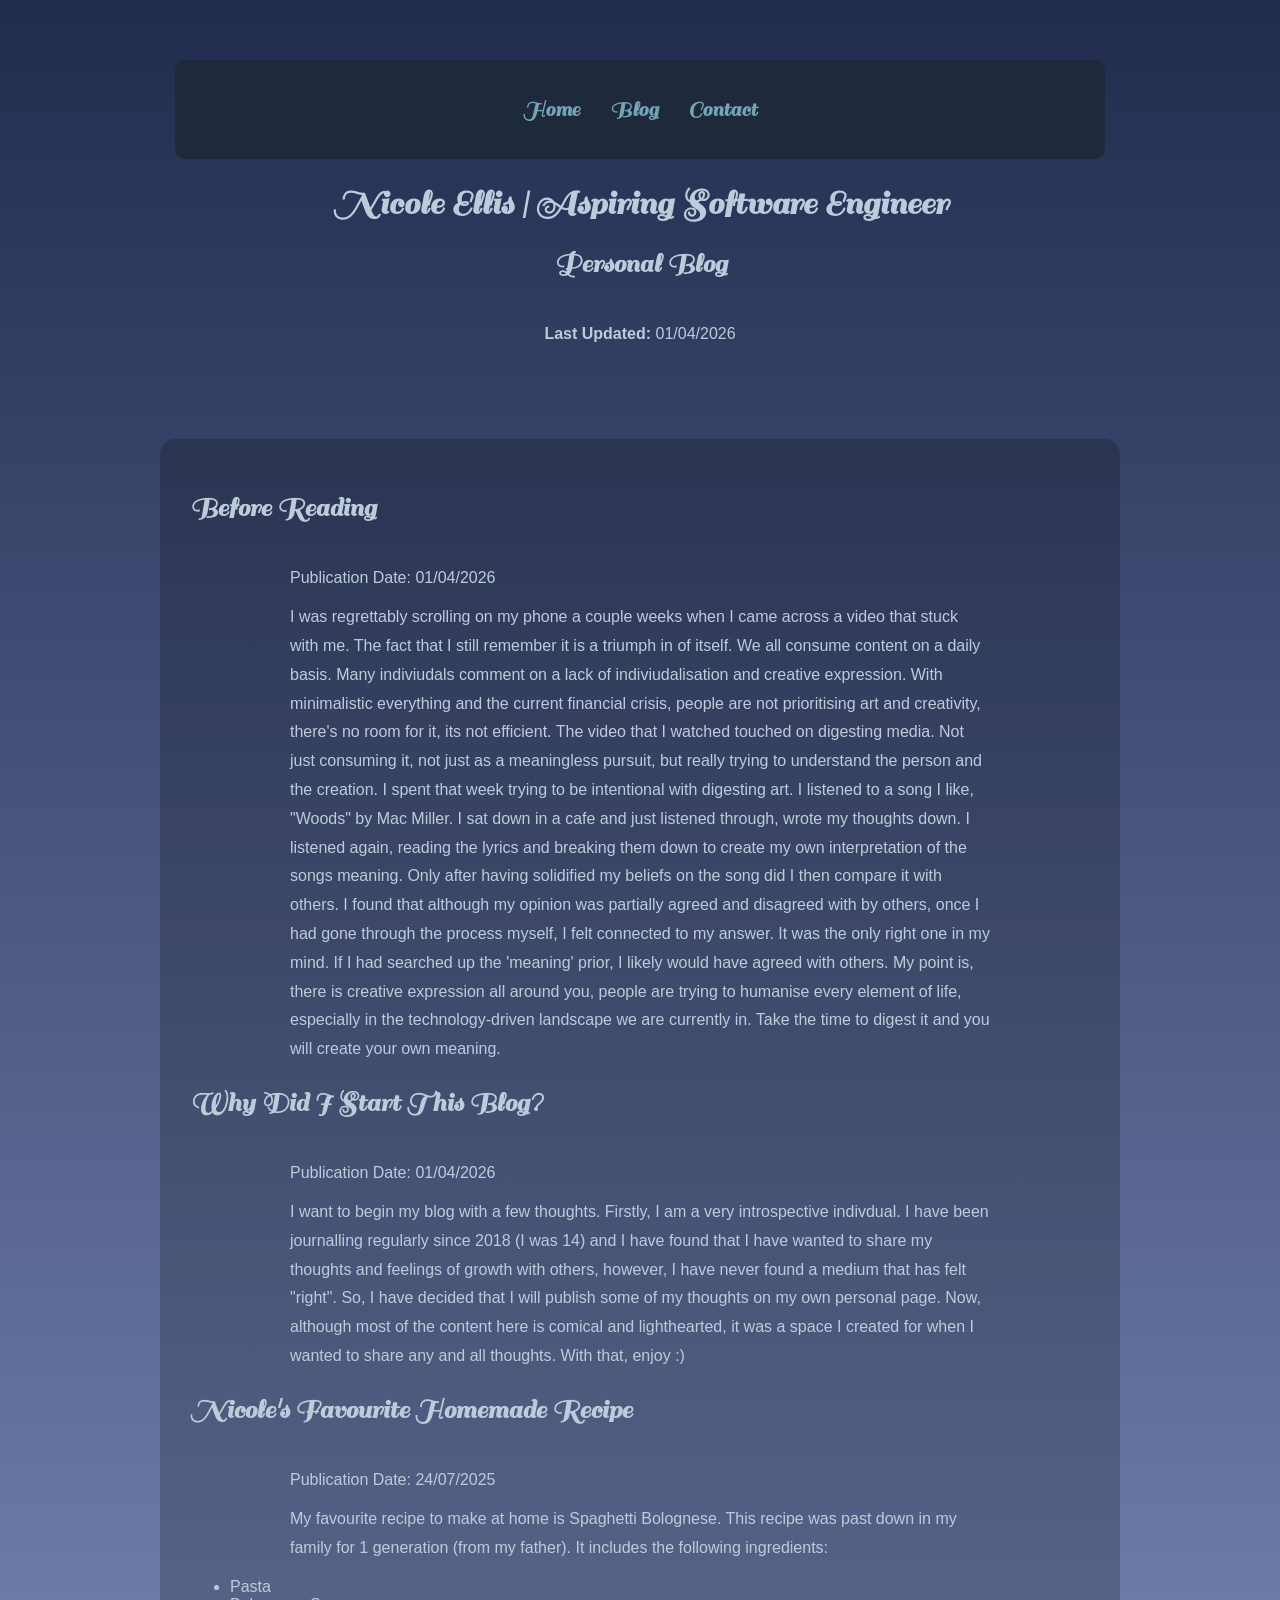
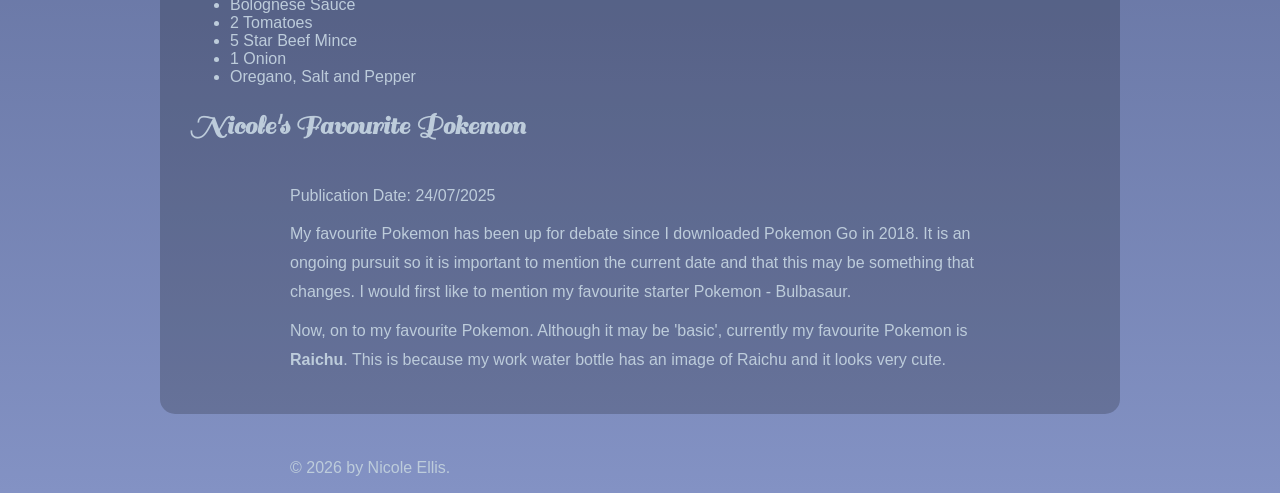
==== blog.html @ 8e7d0d91 "Added new fonts and styling" ====
<!DOCTYPE html>
<html lang="en">
<head>
   <meta charset="UTF-8">
   <meta name="viewport" 
         content="width=device-width, initial-scale=1.0">
   <title>Document</title>

   <link rel="stylesheet" href="style.css">
</head>
<body>
   <!--- GLOBAL HEADER -->
   <header>
      <nav>
         <ul>
            <li><a href="index.html">Home</a></li>
            <li><a href="blog.html">Blog</a></li>
            <li><a href="contact.html">Contact</a></li>
         </ul>
      </nav>
      <hgroup>
         <h1>Nicole Ellis | Aspiring Software Engineer</h1>
         <h2>Personal Blog</h2>
         <p><b>Last Updated:</b>&nbsp<time datetime=2025-07-24>01/04/2026</time></p>
      </hgroup>
   </header>

   <!--- MAIN -->
   <main class="container">
         <!--- Blog Post 1 -->
         <h2>Before Reading</h2>
         <p>Publication Date: <time datetime=2025-07-24>01/04/2026</time></p>
         <p>
            I was regrettably scrolling on my phone a couple weeks when I came across a video that stuck with me. The fact that I still remember it is a triumph in of itself. We all consume content on a daily basis. Many indiviudals comment on a lack of indiviudalisation and creative expression. With minimalistic everything and the current financial crisis, people are not prioritising art and creativity, there's no room for it, its not efficient. The video that I watched touched on digesting media. Not just consuming it, not just as a meaningless pursuit, but really trying to understand the person and the creation. I spent that week trying to be intentional with digesting art. I listened to a song I like, "Woods" by Mac Miller. I sat down in a cafe and just listened through, wrote my thoughts down. I listened again, reading the lyrics and breaking them down to create my own interpretation of the songs meaning. Only after having solidified my beliefs on the song did I then compare it with others. I found that although my opinion was partially agreed and disagreed with by others, once I had gone through the process myself, I felt connected to my answer. It was the only right one in my mind. If I had searched up the 'meaning' prior, I likely would have agreed with others. My point is, there is creative expression all around you, people are trying to humanise every element of life, especially in the technology-driven landscape we are currently in. Take the time to digest it and you will create your own meaning.
         </p>
         <!--- Blog Post 2 -->
         <h2>Why Did I Start This Blog?</h2>
         <p>Publication Date: <time datetime=2025-07-24>01/04/2026</time></p>
         <p>
            I want to begin my blog with a few thoughts. Firstly, I am a very introspective indivdual. I have been journalling regularly since 2018 (I was 14) and I have found that I have wanted to share my thoughts and feelings of growth with others, however, I have never found a medium that has felt "right". So, I have decided that I will publish some of my thoughts on my own personal page. Now, although most of the content here is comical and lighthearted, it was a space I created for when I wanted to share any and all thoughts. With that, enjoy :)
         </p>
         <!--- Blog Post 3 -->
         <h2>Nicole's Favourite Homemade Recipe</h2>
         <p>Publication Date: <time datetime=2025-07-24>24/07/2025</time></p>
         <p>My favourite recipe to make at home is Spaghetti Bolognese. This recipe was past down in my family for 1 generation (from my father). It includes the following ingredients:</p>
         <ul>
            <li>Pasta</li>
            <li>Bolognese Sauce</li>
            <li>2 Tomatoes</li>
            <li>5 Star Beef Mince</li>
            <li>1 Onion</li>
            <li>Oregano, Salt and Pepper</li>
         </ul>
         <!--- Blog Post 4 -->
         <h2>Nicole's Favourite Pokemon</h2>
         <p>Publication Date: <time datetime=2025-07-24>24/07/2025</time></p>
         <p>My favourite Pokemon has been up for debate since I downloaded Pokemon Go in 2018. It is an ongoing pursuit so it is important to mention the current date and that this may be something that changes. I would first like to mention my favourite starter Pokemon - Bulbasaur.</p>
         <p>Now, on to my favourite Pokemon. Although it may be 'basic', currently my favourite Pokemon is <strong>Raichu</strong>. This is because my work water bottle has an image of Raichu and it looks very cute.</p>
   </main>

   <!--- GLOBAL FOOTER -->
   <footer>
      <p>© 2026 by Nicole Ellis.</p>
   </footer>
</body>
</html>
---- style.css ----
/* ========================
   FONTS
======================== */
    @font-face {
        font-family: 'Sail';
        src: url('fonts/Sail-Regular.otf');
    }

/* ========================
   BASIC STYLING
======================== */
    body {
        margin: 0;
        font-family: 'Arial', sans-serif;
        background: linear-gradient(180deg,#212c4e, #8392c4);
        color: #bdccdb;
    }

    h1, h2, nav {
        font-family: 'Sail', sans-serif;
    }
  
/* ========================
   NAVIGATION
======================== */
  nav {
    font-size: 22px;
    background-color: #1e293b;
    padding: 15px;
    border-radius: 10px;
    margin: 20px auto;
    max-width: 900px;
  }
  
  nav ul {
    list-style: none;
    display: flex;
    gap: 30px;
    justify-content: center;
    padding: 0;
  }
  
  nav a {
    text-decoration: none;
    color: #75a4b8;
    transition: 0.3s;
    font-weight: bold;
  }
  
  nav a:hover {
    color: #fcb7f8;
  }
  
/* ========================
   HEADER
======================== */
  header {
    text-align: center;
    padding: 40px 20px;
  }
  
  h1 {
    font-size: 36px;
    margin-bottom: 10px;
  }

  h2 {
    font-size: 28px;
    margin-bottom: 40px;
  }

  h3 {
    font-size: 22px;
    margin-bottom: 25px;
  }
  
/* ========================
   MAIN CONTENT
======================== */
  main {
    max-width: 800px;
    margin: auto;
    padding: 20px;
  }

  p {
    line-height: 1.8;
    max-width: 700px;
    margin: 10px auto;
  }

  .container {
    background-color: rgba(0, 0, 0, 0.2);
    padding: 30px;
    border-radius: 15px;
    max-width: 900px;
    margin: 40px auto;
  }

  section {
    margin-bottom: 50px
  }
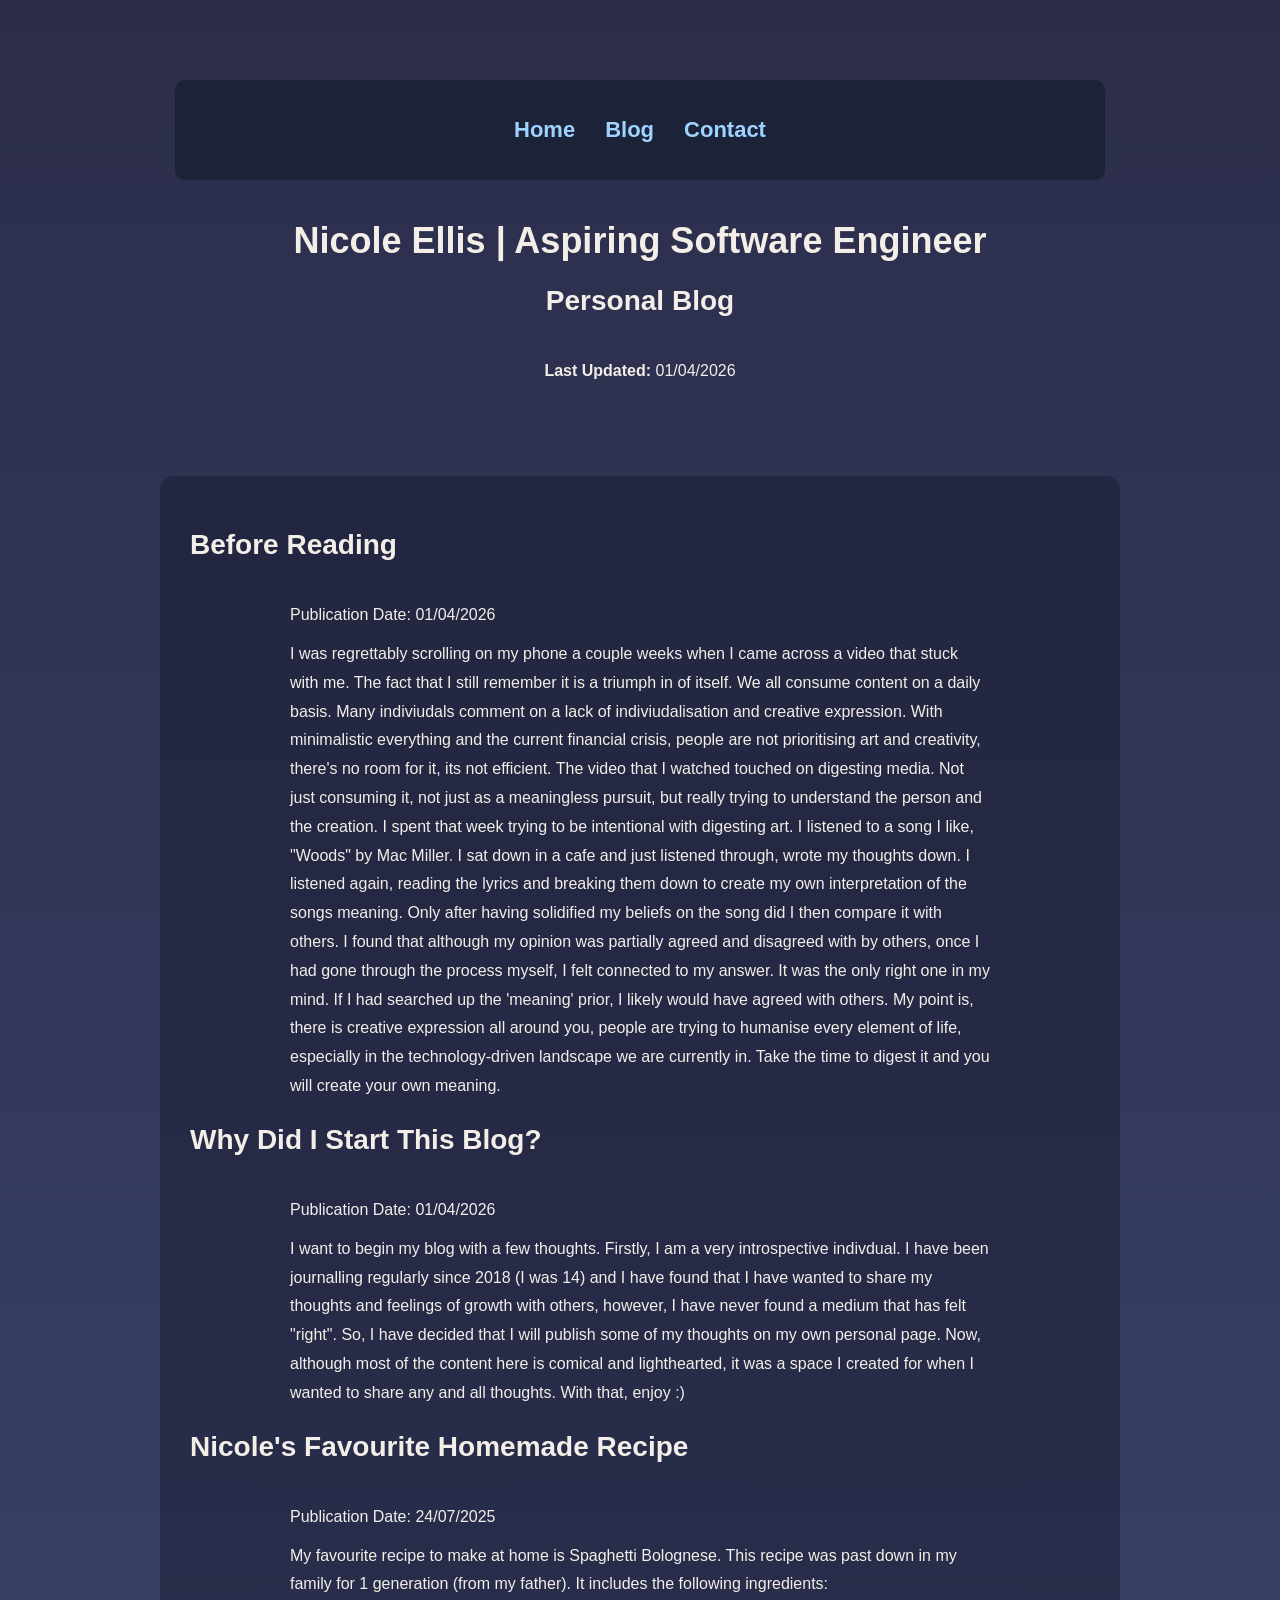
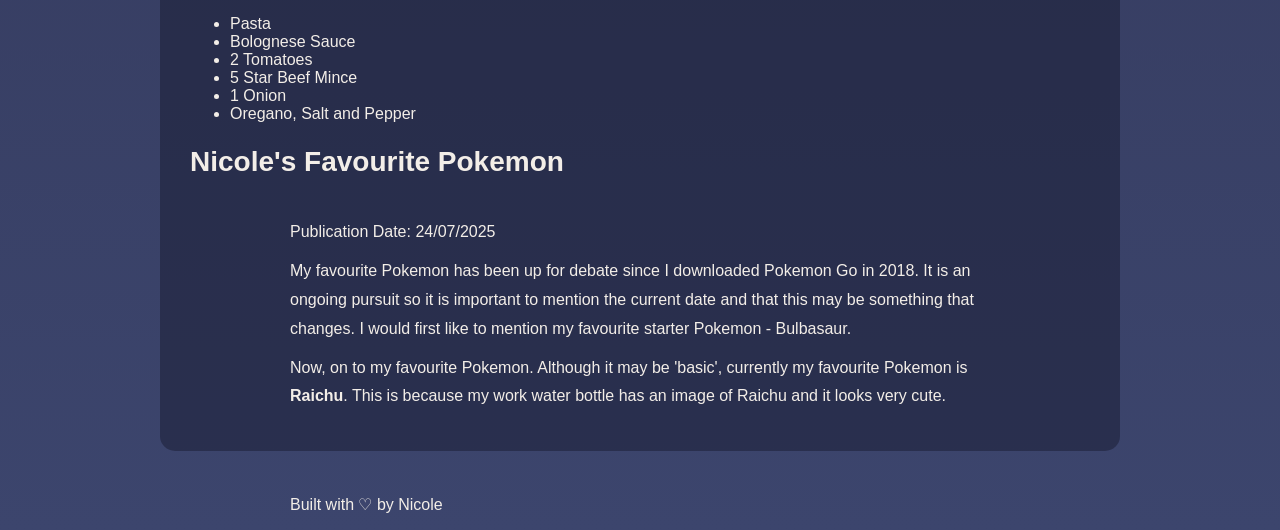
==== commit eee3da0c: "Changed fonts and colours and footer" ====
--- a/blog.html
+++ b/blog.html
@@ -60,7 +60,7 @@
 
    <!--- GLOBAL FOOTER -->
    <footer>
-      <p>© 2026 by Nicole Ellis.</p>
+      <p>Built with ♡ by Nicole</p>
    </footer>
 </body>
 </html>
--- a/style.css
+++ b/style.css
@@ -6,29 +6,54 @@
         src: url('fonts/Sail-Regular.otf');
     }
 
+    @font-face {
+        font-family: 'Pigeon';
+        src: url('fonts/Pigeon.otf');
+    }
+
+    @font-face {
+        font-family: 'Justus-Oldstyle';
+        src: url('fonts/Justus-Oldstyle.ttf');
+    }
+
+    @font-face {
+        font-family: 'Niconne-Regular';
+        src: url('fonts/Niconne-Regular.ttf');
+    }
+
+      @font-face {
+      font-family: 'Flaviotte';
+      src: url('fonts/Flaviotte.ttf');
+    }
+
 /* ========================
    BASIC STYLING
 ======================== */
     body {
         margin: 0;
-        font-family: 'Arial', sans-serif;
-        background: linear-gradient(180deg,#212c4e, #8392c4);
-        color: #bdccdb;
-    }
-
-    h1, h2, nav {
-        font-family: 'Sail', sans-serif;
-    }
+        font-family: 'Justus-Oldstyle', sans-serif;
+        background: linear-gradient(180deg, #2b2d4a 0%, #3c456d 100%);
+        color: #f3eee8;   
+    }
+
+    h1, h3, nav {
+        font-family: 'Flaviotte', sans-serif;
+        color: #f3eee8;
+    }
+
+    section h2 {
+  color: #ffddb0;
+    } 
   
 /* ========================
    NAVIGATION
 ======================== */
   nav {
     font-size: 22px;
-    background-color: #1e293b;
+    background-color: #1c2238;
     padding: 15px;
     border-radius: 10px;
-    margin: 20px auto;
+    margin: 40px auto;
     max-width: 900px;
   }
   
@@ -42,13 +67,13 @@
   
   nav a {
     text-decoration: none;
-    color: #75a4b8;
-    transition: 0.3s;
+    color: #9fd3ff;
+    transition: color 0.3s ease;
     font-weight: bold;
   }
   
   nav a:hover {
-    color: #fcb7f8;
+    color: #d89a5b;
   }
   
 /* ========================
@@ -90,7 +115,7 @@
   }
 
   .container {
-    background-color: rgba(0, 0, 0, 0.2);
+    background-color: rgba(20, 24, 43, 0.45);
     padding: 30px;
     border-radius: 15px;
     max-width: 900px;
@@ -99,4 +124,120 @@
 
   section {
     margin-bottom: 50px
-  }+  }
+
+/* ========================
+   ANIMATION
+======================== */
+.player {
+  position: fixed;
+  bottom: 20px;
+  left: 20px;
+  width: 64px;
+  height: 128px;
+
+  background-image: url("images/pixilart-sprite_4.png");
+  background-repeat: no-repeat;
+  background-position: 0 0;
+  background-size: 384px 128px;
+
+  image-rendering: pixelated;
+  z-index: 10;
+
+  animation: walk 0.8s steps(6) infinite;
+}
+
+@keyframes walk {
+  from {
+    background-position: 0 0;
+  }
+  to {
+    background-position: -384px 0;
+  }
+}
+
+
+.player {
+  animation:
+    walk 0.8s steps(6) infinite,
+    move 10s linear infinite;
+}
+
+@keyframes move {
+  0% { left: 0%; }
+  100% { left: 100%; }
+}
+
+@keyframes move {
+  0% {
+    left: 0%;
+    transform: scaleX(1);
+  }
+  50% {
+    left: 80%;
+    transform: scaleX(1);
+  }
+  51% {
+    transform: scaleX(-1);
+  }
+  100% {
+    left: 0%;
+    transform: scaleX(-1);
+  }
+}
+
+/* ========================
+   BUTTONS
+======================== */
+
+.hero {
+  text-align: center;
+  margin-top: 80px;
+  margin-bottom: 80px;
+  padding: 0 20px;
+}
+
+.hero h1 {
+  font-size: 56px;
+  margin-bottom: 10px;
+}
+
+.subtitle {
+  font-size: 20px;
+  color: #9fd3ff;
+  margin-bottom: 20px;
+}
+
+.description {
+  max-width: 600px;
+  margin: 0 auto 30px;
+  color: #c9d1e6;
+  line-height: 1.6;
+}
+
+.hero-buttons {
+  display: flex;
+  justify-content: center;
+  gap: 20px;
+}
+
+.btn {
+  padding: 10px 20px;
+  border-radius: 10px;
+  background-color: #8ecae6;
+  color: #1c2238;
+  text-decoration: none;
+  font-weight: bold;
+  transition: transform 0.2s ease, background-color 0.2s ease;
+}
+
+.btn:hover {
+  transform: translateY(-2px);
+  background-color: #d89a5b;
+}
+
+.btn.secondary {
+  background-color: transparent;
+  border: 1px solid #8ecae6;
+  color: #8ecae6;
+}
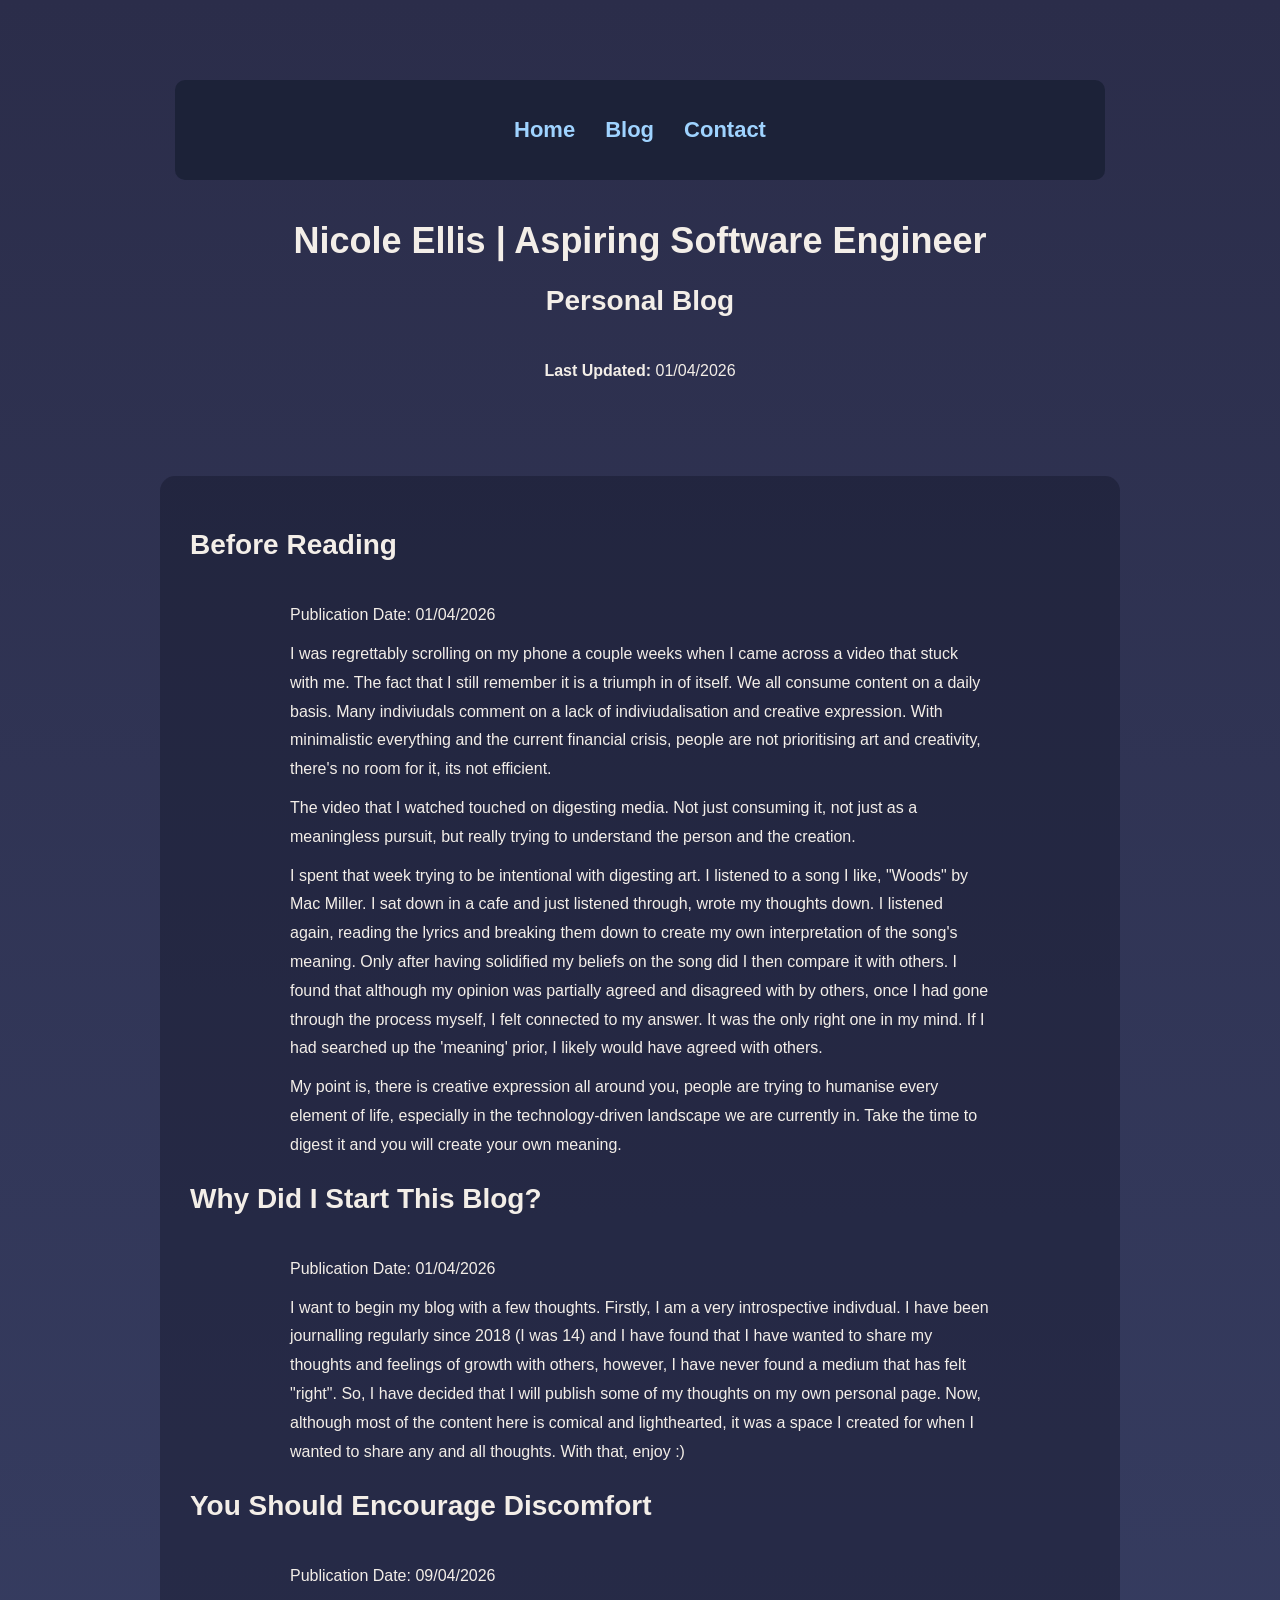
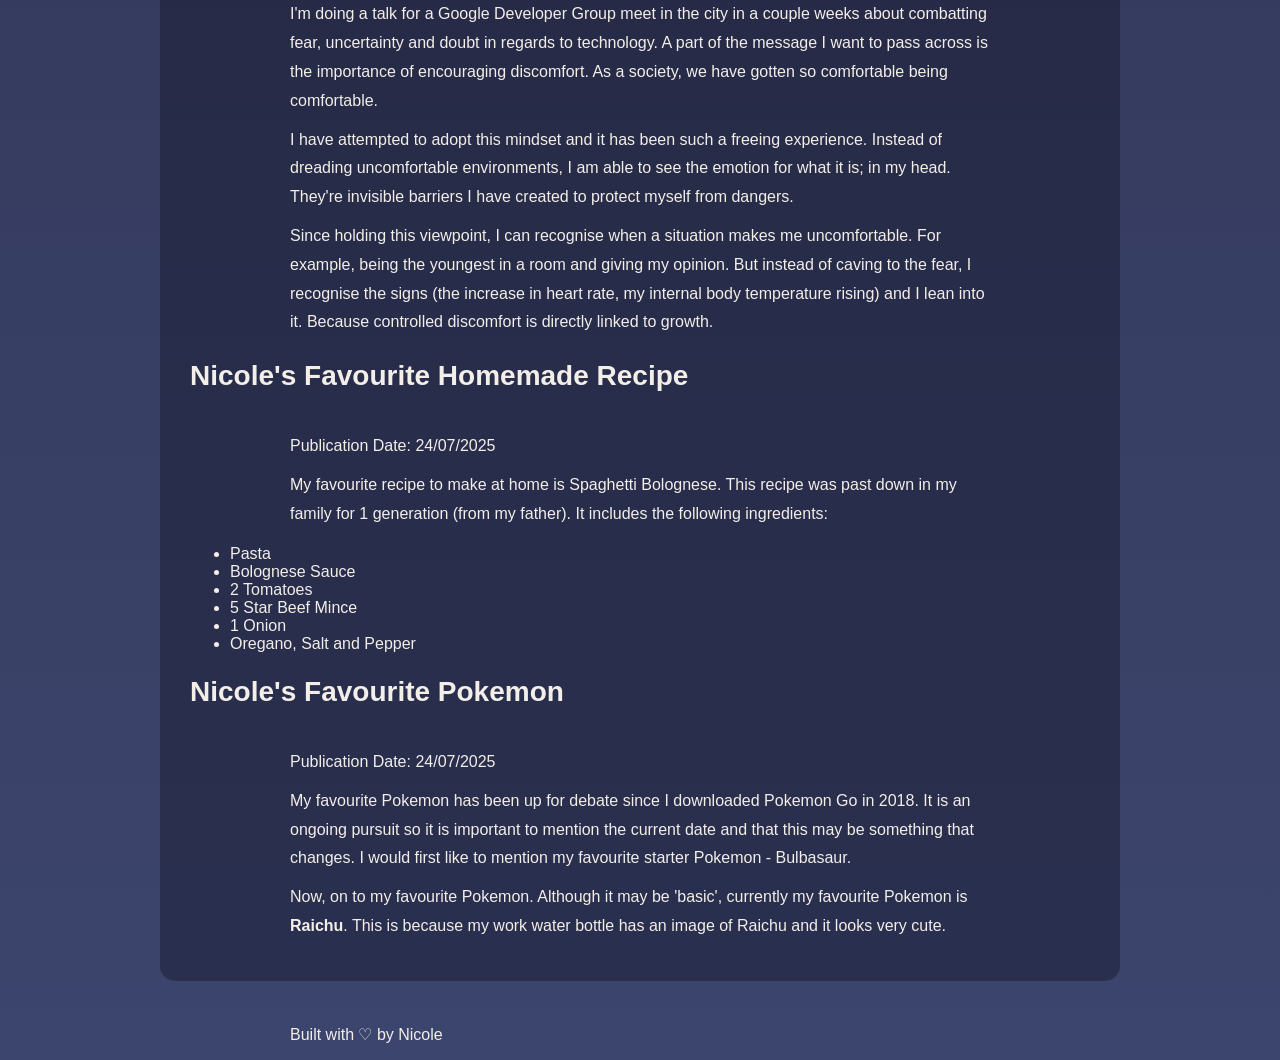
==== commit ca11da87: "Added new blog post: encouraging discomfort" ====
--- a/blog.html
+++ b/blog.html
@@ -31,15 +31,29 @@
          <h2>Before Reading</h2>
          <p>Publication Date: <time datetime=2025-07-24>01/04/2026</time></p>
          <p>
-            I was regrettably scrolling on my phone a couple weeks when I came across a video that stuck with me. The fact that I still remember it is a triumph in of itself. We all consume content on a daily basis. Many indiviudals comment on a lack of indiviudalisation and creative expression. With minimalistic everything and the current financial crisis, people are not prioritising art and creativity, there's no room for it, its not efficient. The video that I watched touched on digesting media. Not just consuming it, not just as a meaningless pursuit, but really trying to understand the person and the creation. I spent that week trying to be intentional with digesting art. I listened to a song I like, "Woods" by Mac Miller. I sat down in a cafe and just listened through, wrote my thoughts down. I listened again, reading the lyrics and breaking them down to create my own interpretation of the songs meaning. Only after having solidified my beliefs on the song did I then compare it with others. I found that although my opinion was partially agreed and disagreed with by others, once I had gone through the process myself, I felt connected to my answer. It was the only right one in my mind. If I had searched up the 'meaning' prior, I likely would have agreed with others. My point is, there is creative expression all around you, people are trying to humanise every element of life, especially in the technology-driven landscape we are currently in. Take the time to digest it and you will create your own meaning.
+            <p>I was regrettably scrolling on my phone a couple weeks when I came across a video that stuck with me. The fact that I still remember it is a triumph in of itself. We all consume content on a daily basis. Many indiviudals comment on a lack of indiviudalisation and creative expression. With minimalistic everything and the current financial crisis, people are not prioritising art and creativity, there's no room for it, its not efficient. </p>
+            <p>The video that I watched touched on digesting media. Not just consuming it, not just as a meaningless pursuit, but really trying to understand the person and the creation.</p>
+            <p>I spent that week trying to be intentional with digesting art. I listened to a song I like, "Woods" by Mac Miller. I sat down in a cafe and just listened through, wrote my thoughts down. I listened again, reading the lyrics and breaking them down to create my own interpretation of the song's meaning. Only after having solidified my beliefs on the song did I then compare it with others. I found that although my opinion was partially agreed and disagreed with by others, once I had gone through the process myself, I felt connected to my answer. It was the only right one in my mind. If I had searched up the 'meaning' prior, I likely would have agreed with others.</p>
+            <p>My point is, there is creative expression all around you, people are trying to humanise every element of life, especially in the technology-driven landscape we are currently in. Take the time to digest it and you will create your own meaning.</p></p>
          </p>
+
          <!--- Blog Post 2 -->
          <h2>Why Did I Start This Blog?</h2>
          <p>Publication Date: <time datetime=2025-07-24>01/04/2026</time></p>
          <p>
             I want to begin my blog with a few thoughts. Firstly, I am a very introspective indivdual. I have been journalling regularly since 2018 (I was 14) and I have found that I have wanted to share my thoughts and feelings of growth with others, however, I have never found a medium that has felt "right". So, I have decided that I will publish some of my thoughts on my own personal page. Now, although most of the content here is comical and lighthearted, it was a space I created for when I wanted to share any and all thoughts. With that, enjoy :)
          </p>
+
          <!--- Blog Post 3 -->
+         <h2>You Should Encourage Discomfort</h2>
+         <p>Publication Date: <time datetime=2025-07-24>09/04/2026</time></p>
+         <p>
+            <p>I'm doing a talk for a Google Developer Group meet in the city in a couple weeks about combatting fear, uncertainty and doubt in regards to technology. A part of the message I want to pass across is the importance of encouraging discomfort. As a society, we have gotten so comfortable being comfortable. </p>
+            <p>I have attempted to adopt this mindset and it has been such a freeing experience. Instead of dreading uncomfortable environments, I am able to see the emotion for what it is; in my head. They're invisible barriers I have created to protect myself from dangers.</p>
+            <p>Since holding this viewpoint, I can recognise when a situation makes me uncomfortable. For example, being the youngest in a room and giving my opinion. But instead of caving to the fear, I recognise the signs (the increase in heart rate, my internal body temperature rising) and I lean into it. Because controlled discomfort is directly linked to growth.</p>
+         </p>
+
+         <!--- Blog Post 4 -->
          <h2>Nicole's Favourite Homemade Recipe</h2>
          <p>Publication Date: <time datetime=2025-07-24>24/07/2025</time></p>
          <p>My favourite recipe to make at home is Spaghetti Bolognese. This recipe was past down in my family for 1 generation (from my father). It includes the following ingredients:</p>
@@ -51,7 +65,8 @@
             <li>1 Onion</li>
             <li>Oregano, Salt and Pepper</li>
          </ul>
-         <!--- Blog Post 4 -->
+
+         <!--- Blog Post 5 -->
          <h2>Nicole's Favourite Pokemon</h2>
          <p>Publication Date: <time datetime=2025-07-24>24/07/2025</time></p>
          <p>My favourite Pokemon has been up for debate since I downloaded Pokemon Go in 2018. It is an ongoing pursuit so it is important to mention the current date and that this may be something that changes. I would first like to mention my favourite starter Pokemon - Bulbasaur.</p>
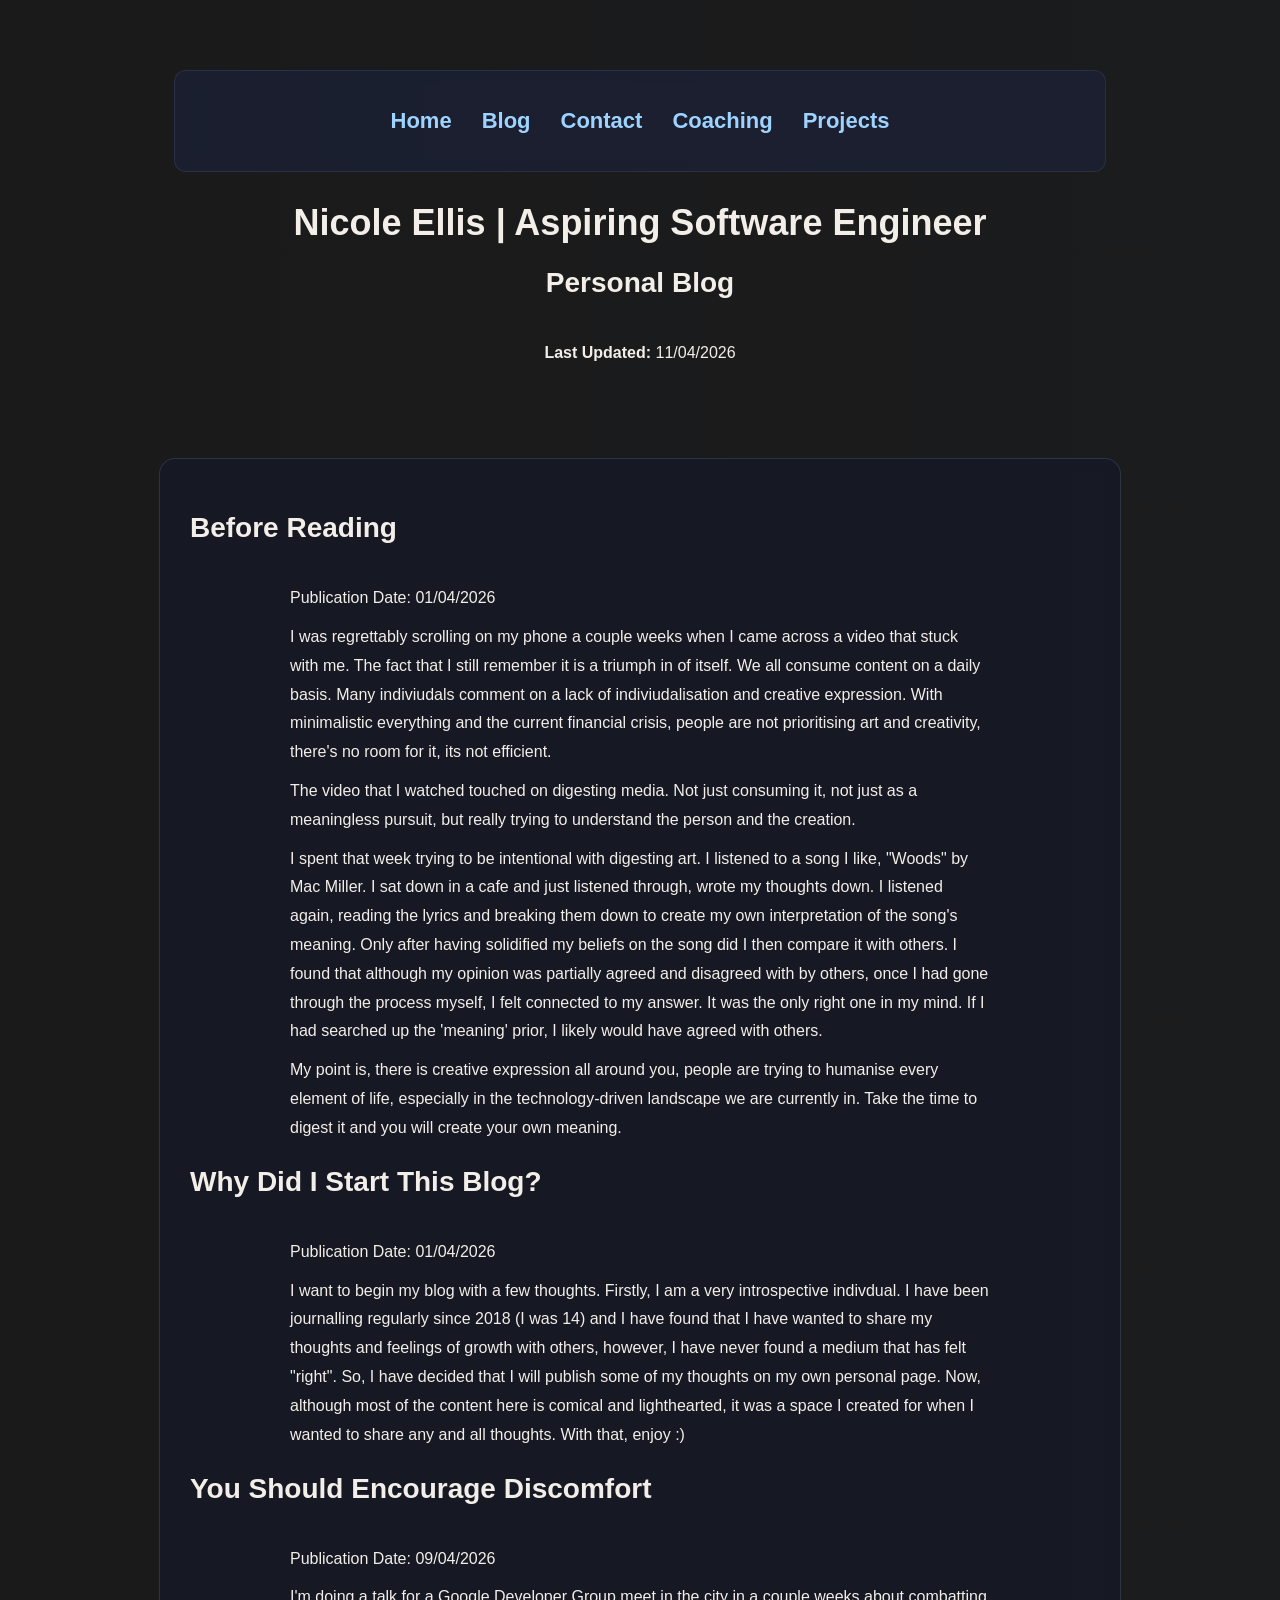
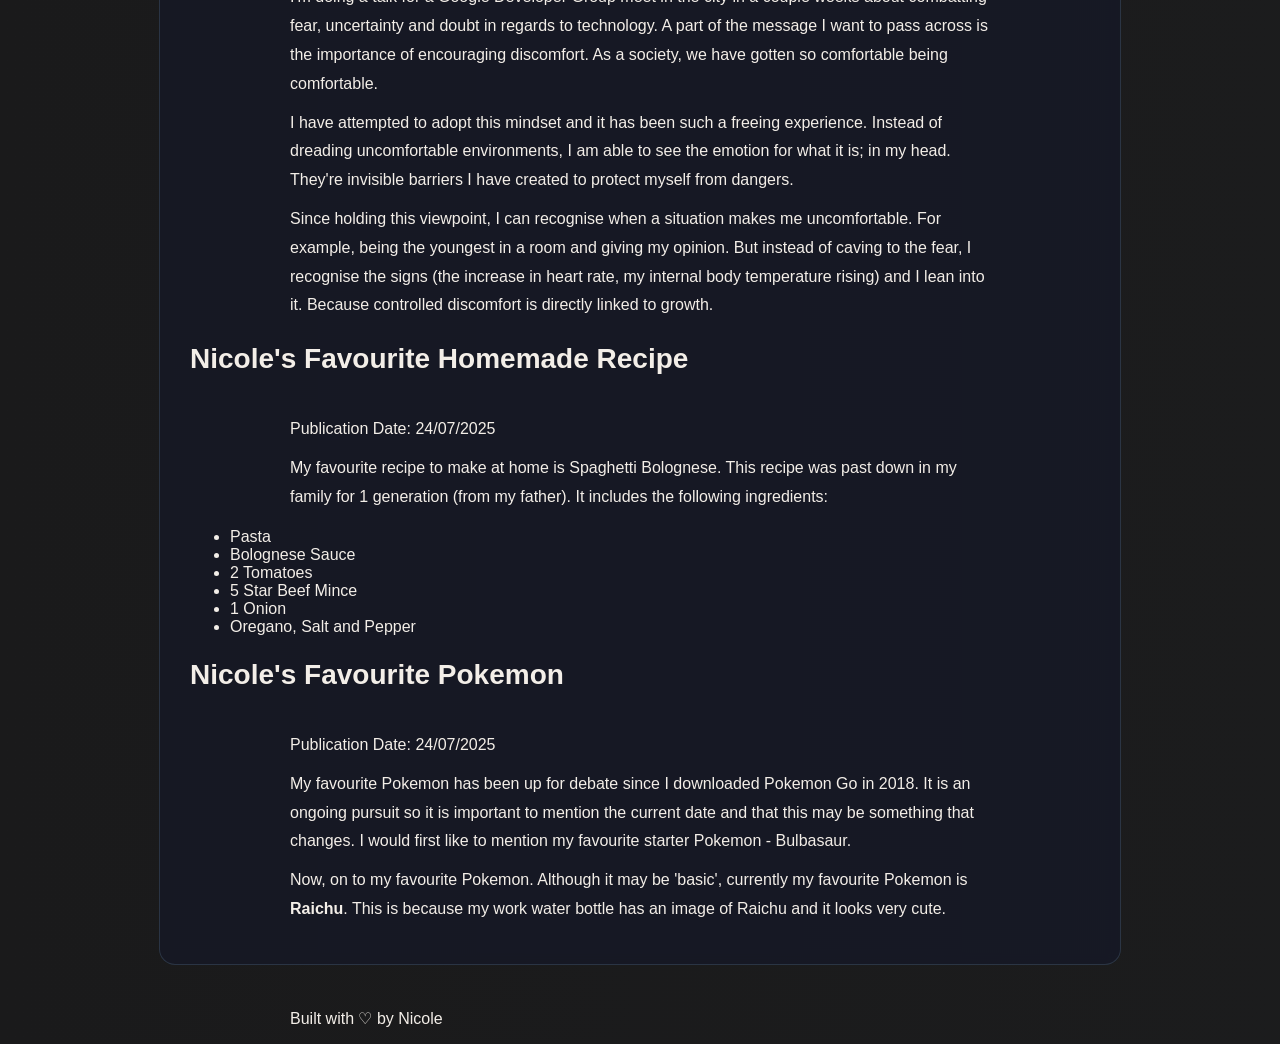
==== commit 3e375e57: "Added navigation for coaching and projects page, changed hyperlink colours" ====
--- a/blog.html
+++ b/blog.html
@@ -16,12 +16,14 @@
             <li><a href="index.html">Home</a></li>
             <li><a href="blog.html">Blog</a></li>
             <li><a href="contact.html">Contact</a></li>
+            <li><a href="coaching.html">Coaching</a></li>
+            <li><a href="projects.html">Projects</a></li>
          </ul>
       </nav>
       <hgroup>
          <h1>Nicole Ellis | Aspiring Software Engineer</h1>
          <h2>Personal Blog</h2>
-         <p><b>Last Updated:</b>&nbsp<time datetime=2025-07-24>01/04/2026</time></p>
+         <p><b>Last Updated:</b>&nbsp<time datetime=2025-07-24>11/04/2026</time></p>
       </hgroup>
    </header>
 
--- a/style.css
+++ b/style.css
@@ -29,11 +29,19 @@
 /* ========================
    BASIC STYLING
 ======================== */
-    body {
-        margin: 0;
-        font-family: 'Justus-Oldstyle', sans-serif;
-        background: linear-gradient(180deg, #2b2d4a 0%, #3c456d 100%);
-        color: #f3eee8;   
+  body {
+    margin: 0;
+    font-family: 'Justus-Oldstyle', sans-serif;
+    background: linear-gradient(270deg, #0e0d0d, #1d1e1f, #1a1a1b);
+    background-size: 400% 400%;
+    animation: gradientShift 12s ease infinite;
+    color: #f3eee8;
+    }
+
+  @keyframes gradientShift {
+    0% { background-position: 0% 50%; }
+    50% { background-position: 100% 50%; }
+    100% { background-position: 0% 50%; } 
     }
 
     h1, h3, nav {
@@ -44,18 +52,28 @@
     section h2 {
   color: #ffddb0;
     } 
+
+    a:link {
+      color:#9fd3ff
+    }
+
+    a:visited {
+      color:#d89a5b
+    }
   
 /* ========================
    NAVIGATION
 ======================== */
   nav {
     font-size: 22px;
-    background-color: #1c2238;
+    background-color: rgba(28, 34, 56, 0.7);
     padding: 15px;
-    border-radius: 10px;
-    margin: 40px auto;
+    border-radius: 12px;
+    margin: 30px auto;
     max-width: 900px;
-  }
+    backdrop-filter: blur(6px);
+    border: 1px solid rgba(159, 211, 255, 0.1);
+    }
   
   nav ul {
     list-style: none;
@@ -192,52 +210,136 @@
 
 .hero {
   text-align: center;
-  margin-top: 80px;
-  margin-bottom: 80px;
+  margin-top: 60px;
+  margin-bottom: 60px;
   padding: 0 20px;
 }
 
 .hero h1 {
-  font-size: 56px;
+  font-size: 40px;
+  margin-bottom: 12px;
+  text-shadow: 0 0 20px rgba(159, 211, 255, 0.25);
+}
+
+.hero-line {
+  width: 200px;
+  height: 1px;
+  background: #9fd3ff;
+  margin: 12px auto 20px;
+  border-radius: 2px;
+}
+
+.container {
+  background-color: rgba(20, 24, 43, 0.6);
+  backdrop-filter: blur(6px);
+  padding: 30px;
+  border-radius: 16px;
+  max-width: 900px;
+  margin: 40px auto;
+  border: 1px solid rgba(159, 211, 255, 0.15);
+}
+
+.subtitle {
+  font-size: 21px;
+  color: #9fd3ff;
   margin-bottom: 10px;
 }
 
-.subtitle {
-  font-size: 20px;
-  color: #9fd3ff;
-  margin-bottom: 20px;
-}
-
-.description {
-  max-width: 600px;
-  margin: 0 auto 30px;
-  color: #c9d1e6;
-  line-height: 1.6;
-}
-
-.hero-buttons {
-  display: flex;
+.btn {
+  display: inline-flex;
   justify-content: center;
-  gap: 20px;
-}
-
-.btn {
-  padding: 10px 20px;
+  align-items: center;
+  min-width: 160px;
+  height: 48px;
+  padding: 0 24px;
   border-radius: 10px;
+  text-decoration: none;
+  font-weight: bold;
+  transition: transform 0.15s ease, box-shadow 0.15s ease;
+  box-sizing: border-box;
+}
+
+.btn-primary {
   background-color: #8ecae6;
   color: #1c2238;
-  text-decoration: none;
-  font-weight: bold;
-  transition: transform 0.2s ease, background-color 0.2s ease;
-}
-
-.btn:hover {
+  border: 1px solid #8ecae6;
+}
+
+.btn-primary:hover {
   transform: translateY(-2px);
   background-color: #d89a5b;
-}
-
-.btn.secondary {
+  border-color: #d89a5b;
+  color: #1c2238;
+}
+
+.btn-secondary {
   background-color: transparent;
   border: 1px solid #8ecae6;
   color: #8ecae6;
+}
+
+.btn-secondary:hover {
+  transform: translateY(-2px);
+  background-color: #8ecae6;
+  color: #1c2238;
+}
+
+.btn:hover {
+  transform: translateY(-3px) scale(1.02);
+  box-shadow: 0 8px 20px rgba(0, 0, 0, 0.35);
+}
+
+/* ========================
+   MODAL
+======================== */
+.modal {
+  position: fixed;
+  top: 0;
+  left: 0;
+  width: 100%;
+  height: 100%;
+  background: rgba(10, 10, 18, 0.78);
+  display: flex;
+  justify-content: center;
+  align-items: center;
+  z-index: 999;
+}
+
+.modal-content {
+  background: #1c2238;
+  color: #f3eee8;
+  padding: 32px;
+  border-radius: 16px;
+  width: 90%;
+  max-width: 420px;
+  text-align: center;
+  box-shadow: 0 12px 30px rgba(0, 0, 0, 0.35);
+  border: 1px solid rgba(159, 211, 255, 0.25);
+}
+
+.modal-content h2 {
+  margin-top: 0;
+  margin-bottom: 16px;
+  color: #f3eee8;
+}
+
+.modal-content p {
+  margin-bottom: 20px;
+  color: #d7deee;
+}
+
+.modal-content button {
+  background-color: #8ecae6;
+  color: #1c2238;
+  border: none;
+  border-radius: 10px;
+  padding: 12px 22px;
+  font-weight: bold;
+  cursor: pointer;
+  transition: transform 0.2s ease, background-color 0.2s ease;
+}
+
+.modal-content button:hover {
+  transform: translateY(-2px);
+  background-color: #d89a5b;
 }
